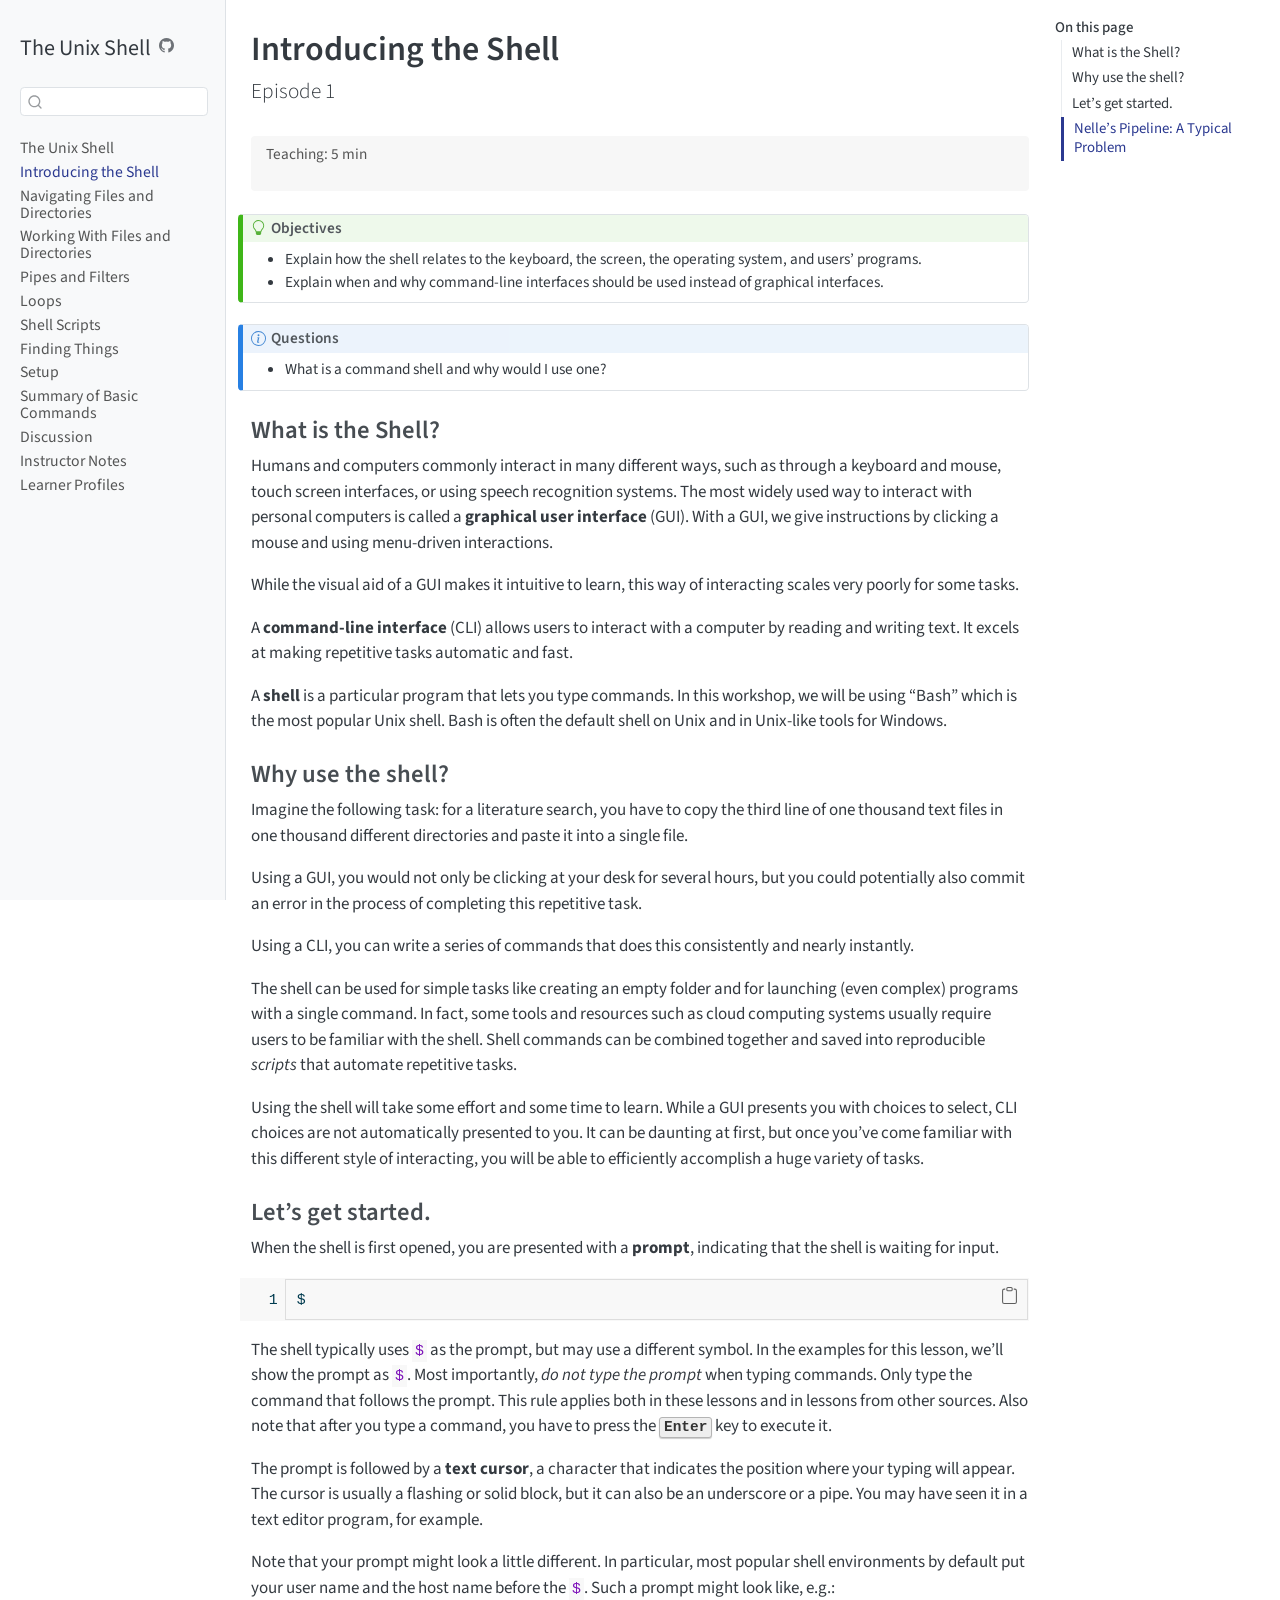
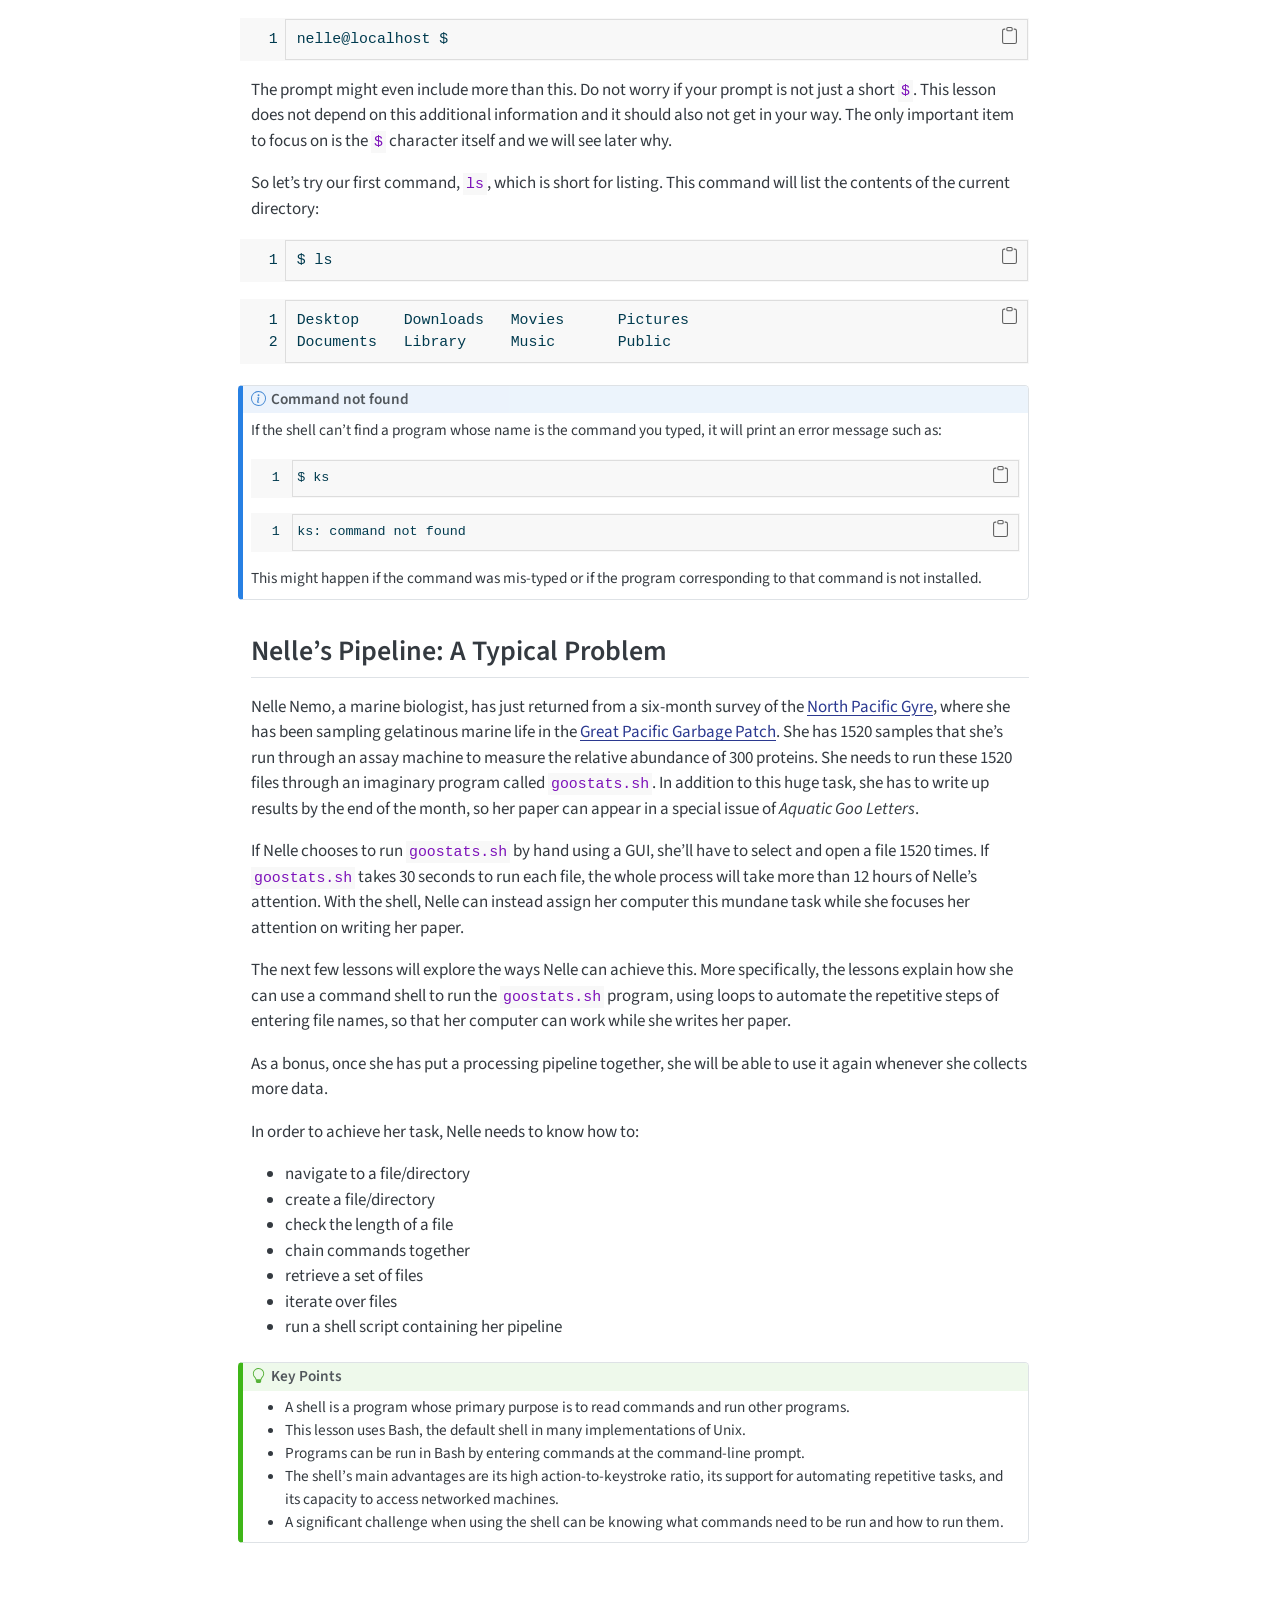
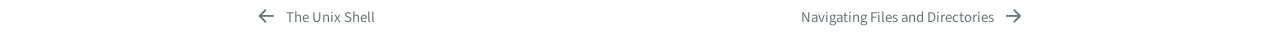
==== docs/01-intro.html @ 030390d7 "conversion to Quarto" ====
<!DOCTYPE html>
<html xmlns="http://www.w3.org/1999/xhtml" lang="en" xml:lang="en"><head>

<meta charset="utf-8">
<meta name="generator" content="quarto-1.9.38">

<meta name="viewport" content="width=device-width, initial-scale=1.0, user-scalable=yes">


<title>Introducing the Shell – The Unix Shell</title>
<style>
/* Default styles provided by pandoc.
** See https://pandoc.org/MANUAL.html#variables-for-html for config info.
*/
code{white-space: pre-wrap;}
span.smallcaps{font-variant: small-caps;}
div.columns{display: flex; gap: min(4vw, 1.5em);}
div.column{flex: auto; overflow-x: auto;}
div.hanging-indent{margin-left: 1.5em; text-indent: -1.5em;}
ul.task-list{list-style: none;}
ul.task-list li input[type="checkbox"] {
  width: 0.8em;
  margin: 0 0.8em 0.2em -1em; /* quarto-specific, see https://github.com/quarto-dev/quarto-cli/issues/4556 */ 
  vertical-align: middle;
}
/* CSS for syntax highlighting */
html { -webkit-text-size-adjust: 100%; }
pre > code.sourceCode { white-space: pre; position: relative; }
pre > code.sourceCode > span { display: inline-block; line-height: 1.25; }
pre > code.sourceCode > span:empty { height: 1.2em; }
.sourceCode { overflow: visible; }
code.sourceCode > span { color: inherit; text-decoration: inherit; }
div.sourceCode { margin: 1em 0; }
pre.sourceCode { margin: 0; }
@media screen {
div.sourceCode { overflow: auto; }
}
@media print {
pre > code.sourceCode { white-space: pre-wrap; }
pre > code.sourceCode > span { text-indent: -5em; padding-left: 5em; }
}
pre.numberSource code
  { counter-reset: source-line 0; }
pre.numberSource code > span
  { position: relative; left: -4em; counter-increment: source-line; }
pre.numberSource code > span > a:first-child::before
  { content: counter(source-line);
    position: relative; left: -1em; text-align: right; vertical-align: baseline;
    border: none; display: inline-block;
    -webkit-touch-callout: none; -webkit-user-select: none;
    -khtml-user-select: none; -moz-user-select: none;
    -ms-user-select: none; user-select: none;
    padding: 0 4px; width: 4em;
  }
pre.numberSource { margin-left: 3em;  padding-left: 4px; }
div.sourceCode
  {   }
@media screen {
pre > code.sourceCode > span > a:first-child::before { text-decoration: underline; }
}
</style>


<script src="site_libs/quarto-nav/quarto-nav.js"></script>
<script src="site_libs/quarto-nav/headroom.min.js"></script>
<script src="site_libs/clipboard/clipboard.min.js"></script>
<script src="site_libs/quarto-search/autocomplete.umd.js"></script>
<script src="site_libs/quarto-search/fuse.min.js"></script>
<script src="site_libs/quarto-search/quarto-search.js"></script>
<meta name="quarto:offset" content="./">
<link href="./02-filedir.html" rel="next">
<link href="./index.html" rel="prev">
<script src="site_libs/quarto-html/quarto.js" type="module"></script>
<script src="site_libs/quarto-html/tabsets/tabsets.js" type="module"></script>
<script src="site_libs/quarto-html/popper.min.js"></script>
<script src="site_libs/quarto-html/tippy.umd.min.js"></script>
<script src="site_libs/quarto-html/anchor.min.js"></script>
<link href="site_libs/quarto-html/tippy.css" rel="stylesheet">
<link href="site_libs/quarto-html/quarto-syntax-highlighting-15634bcf2e68342d4ad2dfa704d543f6.css" rel="stylesheet" id="quarto-text-highlighting-styles">
<script src="site_libs/bootstrap/bootstrap.min.js"></script>
<link href="site_libs/bootstrap/bootstrap-icons.css" rel="stylesheet">
<link href="site_libs/bootstrap/bootstrap-d099bbf68dda2fcb8e51eb793c421ddb.min.css" rel="stylesheet" append-hash="true" id="quarto-bootstrap" data-mode="light">
<script id="quarto-search-options" type="application/json">{
  "location": "sidebar",
  "copy-button": false,
  "collapse-after": 3,
  "panel-placement": "start",
  "type": "textbox",
  "limit": 50,
  "keyboard-shortcut": [
    "f",
    "/",
    "s"
  ],
  "show-item-context": false,
  "language": {
    "search-no-results-text": "No results",
    "search-matching-documents-text": "matching documents",
    "search-copy-link-title": "Copy link to search",
    "search-hide-matches-text": "Hide additional matches",
    "search-more-match-text": "more match in this document",
    "search-more-matches-text": "more matches in this document",
    "search-clear-button-title": "Clear",
    "search-text-placeholder": "",
    "search-detached-cancel-button-title": "Cancel",
    "search-submit-button-title": "Submit",
    "search-label": "Search"
  }
}</script>


</head>

<body class="nav-sidebar docked quarto-light">

<div id="quarto-search-results"></div>
  <header id="quarto-header" class="headroom fixed-top">
  <nav class="quarto-secondary-nav">
    <div class="container-fluid d-flex">
      <button type="button" class="quarto-btn-toggle btn" data-bs-toggle="collapse" role="button" data-bs-target=".quarto-sidebar-collapse-item" aria-controls="quarto-sidebar" aria-expanded="false" aria-label="Toggle sidebar navigation" onclick="if (window.quartoToggleHeadroom) { window.quartoToggleHeadroom(); }">
        <i class="bi bi-layout-text-sidebar-reverse"></i>
      </button>
        <nav class="quarto-page-breadcrumbs" aria-label="breadcrumb"><ol class="breadcrumb"><li class="breadcrumb-item"><a href="./01-intro.html"><span class="chapter-title">Introducing the Shell</span></a></li></ol></nav>
        <a class="flex-grow-1" role="navigation" data-bs-toggle="collapse" data-bs-target=".quarto-sidebar-collapse-item" aria-controls="quarto-sidebar" aria-expanded="false" aria-label="Toggle sidebar navigation" onclick="if (window.quartoToggleHeadroom) { window.quartoToggleHeadroom(); }">      
        </a>
      <button type="button" class="btn quarto-search-button" aria-label="Search" onclick="window.quartoOpenSearch();">
        <i class="bi bi-search"></i>
      </button>
    </div>
  </nav>
</header>
<!-- content -->
<div id="quarto-content" class="quarto-container page-columns page-rows-contents page-layout-article">
<!-- sidebar -->
  <nav id="quarto-sidebar" class="sidebar collapse collapse-horizontal quarto-sidebar-collapse-item sidebar-navigation docked overflow-auto">
    <div class="pt-lg-2 mt-2 text-left sidebar-header">
    <div class="sidebar-title mb-0 py-0">
      <a href="./">The Unix Shell</a> 
        <div class="sidebar-tools-main">
    <a href="https://github.com/swcarpentry/shell-novice" title="Source Code" class="quarto-navigation-tool px-1" aria-label="Source Code"><i class="bi bi-github"></i></a>
</div>
    </div>
      </div>
        <div class="mt-2 flex-shrink-0 align-items-center">
        <div class="sidebar-search">
        <div id="quarto-search" class="" title="Search"></div>
        </div>
        </div>
    <div class="sidebar-menu-container"> 
    <ul class="list-unstyled mt-1">
        <li class="sidebar-item">
  <div class="sidebar-item-container"> 
  <a href="./index.html" class="sidebar-item-text sidebar-link"><span class="chapter-title">The Unix Shell</span></a>
  </div>
</li>
        <li class="sidebar-item">
  <div class="sidebar-item-container"> 
  <a href="./01-intro.html" class="sidebar-item-text sidebar-link active"><span class="chapter-title">Introducing the Shell</span></a>
  </div>
</li>
        <li class="sidebar-item">
  <div class="sidebar-item-container"> 
  <a href="./02-filedir.html" class="sidebar-item-text sidebar-link"><span class="chapter-title">Navigating Files and Directories</span></a>
  </div>
</li>
        <li class="sidebar-item">
  <div class="sidebar-item-container"> 
  <a href="./03-create.html" class="sidebar-item-text sidebar-link"><span class="chapter-title">Working With Files and Directories</span></a>
  </div>
</li>
        <li class="sidebar-item">
  <div class="sidebar-item-container"> 
  <a href="./04-pipefilter.html" class="sidebar-item-text sidebar-link"><span class="chapter-title">Pipes and Filters</span></a>
  </div>
</li>
        <li class="sidebar-item">
  <div class="sidebar-item-container"> 
  <a href="./05-loop.html" class="sidebar-item-text sidebar-link"><span class="chapter-title">Loops</span></a>
  </div>
</li>
        <li class="sidebar-item">
  <div class="sidebar-item-container"> 
  <a href="./06-script.html" class="sidebar-item-text sidebar-link"><span class="chapter-title">Shell Scripts</span></a>
  </div>
</li>
        <li class="sidebar-item">
  <div class="sidebar-item-container"> 
  <a href="./07-find.html" class="sidebar-item-text sidebar-link"><span class="chapter-title">Finding Things</span></a>
  </div>
</li>
        <li class="sidebar-item">
  <div class="sidebar-item-container"> 
  <a href="./setup.html" class="sidebar-item-text sidebar-link"><span class="chapter-title">Setup</span></a>
  </div>
</li>
        <li class="sidebar-item">
  <div class="sidebar-item-container"> 
  <a href="./reference.html" class="sidebar-item-text sidebar-link"><span class="chapter-title">Summary of Basic Commands</span></a>
  </div>
</li>
        <li class="sidebar-item">
  <div class="sidebar-item-container"> 
  <a href="./discuss.html" class="sidebar-item-text sidebar-link"><span class="chapter-title">Discussion</span></a>
  </div>
</li>
        <li class="sidebar-item">
  <div class="sidebar-item-container"> 
  <a href="./instructor-notes.html" class="sidebar-item-text sidebar-link"><span class="chapter-title">Instructor Notes</span></a>
  </div>
</li>
        <li class="sidebar-item">
  <div class="sidebar-item-container"> 
  <a href="./learner-profiles.html" class="sidebar-item-text sidebar-link"><span class="chapter-title">Learner Profiles</span></a>
  </div>
</li>
    </ul>
    </div>
</nav>
<div id="quarto-sidebar-glass" class="quarto-sidebar-collapse-item" data-bs-toggle="collapse" data-bs-target=".quarto-sidebar-collapse-item"></div>
<!-- margin-sidebar -->
    <div id="quarto-margin-sidebar" class="sidebar margin-sidebar">
        <nav id="TOC" role="doc-toc" class="toc-active">
    <h2 id="toc-title">On this page</h2>
   
  <ul>
  <li><a href="#what-is-the-shell" id="toc-what-is-the-shell" class="nav-link active" data-scroll-target="#what-is-the-shell">What is the Shell?</a></li>
  <li><a href="#why-use-the-shell" id="toc-why-use-the-shell" class="nav-link" data-scroll-target="#why-use-the-shell">Why use the shell?</a></li>
  <li><a href="#lets-get-started." id="toc-lets-get-started." class="nav-link" data-scroll-target="#lets-get-started.">Let’s get started.</a></li>
  <li><a href="#nelles-pipeline-a-typical-problem" id="toc-nelles-pipeline-a-typical-problem" class="nav-link" data-scroll-target="#nelles-pipeline-a-typical-problem">Nelle’s Pipeline: A Typical Problem</a></li>
  </ul>
</nav>
    </div>
<!-- main -->
<main class="content" id="quarto-document-content">

<header id="title-block-header" class="quarto-title-block default">
<div class="quarto-title">
<h1 class="title"><span class="chapter-title">Introducing the Shell</span></h1>
<p class="subtitle lead">Episode 1</p>
</div>



<div class="quarto-title-meta">

    
  
    
  </div>
  


</header>


<div class="episode-meta">
<p>Teaching: 5 min</p>
</div>
<div class="callout callout-style-default callout-tip callout-titled" title="Objectives">
<div class="callout-header d-flex align-content-center">
<div class="callout-icon-container">
<i class="callout-icon"></i>
</div>
<div class="callout-title-container flex-fill">
<span class="screen-reader-only">Tip</span>Objectives
</div>
</div>
<div class="callout-body-container callout-body">
<ul>
<li>Explain how the shell relates to the keyboard, the screen, the operating system, and users’ programs.</li>
<li>Explain when and why command-line interfaces should be used instead of graphical interfaces.</li>
</ul>
</div>
</div>
<div class="callout callout-style-default callout-note callout-titled" title="Questions">
<div class="callout-header d-flex align-content-center">
<div class="callout-icon-container">
<i class="callout-icon"></i>
</div>
<div class="callout-title-container flex-fill">
<span class="screen-reader-only">Note</span>Questions
</div>
</div>
<div class="callout-body-container callout-body">
<ul>
<li>What is a command shell and why would I use one?</li>
</ul>
</div>
</div>
<section id="what-is-the-shell" class="level3">
<h3 class="anchored" data-anchor-id="what-is-the-shell">What is the Shell?</h3>
<p>Humans and computers commonly interact in many different ways, such as through a keyboard and mouse, touch screen interfaces, or using speech recognition systems. The most widely used way to interact with personal computers is called a <strong>graphical user interface</strong> (GUI). With a GUI, we give instructions by clicking a mouse and using menu-driven interactions.</p>
<p>While the visual aid of a GUI makes it intuitive to learn, this way of interacting scales very poorly for some tasks.</p>
<p>A <strong>command-line interface</strong> (CLI) allows users to interact with a computer by reading and writing text. It excels at making repetitive tasks automatic and fast.</p>
<p>A <strong>shell</strong> is a particular program that lets you type commands. In this workshop, we will be using “Bash” which is the most popular Unix shell. Bash is often the default shell on Unix and in Unix-like tools for Windows.</p>
</section>
<section id="why-use-the-shell" class="level3">
<h3 class="anchored" data-anchor-id="why-use-the-shell">Why use the shell?</h3>
<p>Imagine the following task: for a literature search, you have to copy the third line of one thousand text files in one thousand different directories and paste it into a single file.</p>
<p>Using a GUI, you would not only be clicking at your desk for several hours, but you could potentially also commit an error in the process of completing this repetitive task.</p>
<p>Using a CLI, you can write a series of commands that does this consistently and nearly instantly.</p>
<p>The shell can be used for simple tasks like creating an empty folder and for launching (even complex) programs with a single command. In fact, some tools and resources such as cloud computing systems usually require users to be familiar with the shell. Shell commands can be combined together and saved into reproducible <em>scripts</em> that automate repetitive tasks.</p>
<p>Using the shell will take some effort and some time to learn. While a GUI presents you with choices to select, CLI choices are not automatically presented to you. It can be daunting at first, but once you’ve come familiar with this different style of interacting, you will be able to efficiently accomplish a huge variety of tasks.</p>
</section>
<section id="lets-get-started." class="level3">
<h3 class="anchored" data-anchor-id="lets-get-started.">Let’s get started.</h3>
<p>When the shell is first opened, you are presented with a <strong>prompt</strong>, indicating that the shell is waiting for input.</p>
<div class="code-copy-outer-scaffold"><div class="sourceCode" id="cb1"><pre class="sourceCode numberSource bash number-lines code-with-copy"><code class="sourceCode bash"><span id="cb1-1"><a href="#cb1-1"></a><span class="ex">$</span></span></code></pre></div><button title="Copy to Clipboard" class="code-copy-button"><i class="bi"></i></button></div>
<p>The shell typically uses <code>$</code> as the prompt, but may use a different symbol. In the examples for this lesson, we’ll show the prompt as <code>$</code>. Most importantly, <em>do not type the prompt</em> when typing commands. Only type the command that follows the prompt. This rule applies both in these lessons and in lessons from other sources. Also note that after you type a command, you have to press the <kbd>Enter</kbd> key to execute it.</p>
<p>The prompt is followed by a <strong>text cursor</strong>, a character that indicates the position where your typing will appear. The cursor is usually a flashing or solid block, but it can also be an underscore or a pipe. You may have seen it in a text editor program, for example.</p>
<p>Note that your prompt might look a little different. In particular, most popular shell environments by default put your user name and the host name before the <code>$</code>. Such a prompt might look like, e.g.:</p>
<div class="code-copy-outer-scaffold"><div class="sourceCode" id="cb2"><pre class="sourceCode numberSource bash number-lines code-with-copy"><code class="sourceCode bash"><span id="cb2-1"><a href="#cb2-1"></a><span class="ex">nelle@localhost</span> $</span></code></pre></div><button title="Copy to Clipboard" class="code-copy-button"><i class="bi"></i></button></div>
<p>The prompt might even include more than this. Do not worry if your prompt is not just a short <code>$</code>. This lesson does not depend on this additional information and it should also not get in your way. The only important item to focus on is the <code>$</code> character itself and we will see later why.</p>
<p>So let’s try our first command, <code>ls</code>, which is short for listing. This command will list the contents of the current directory:</p>
<div class="code-copy-outer-scaffold"><div class="sourceCode" id="cb3"><pre class="sourceCode numberSource bash number-lines code-with-copy"><code class="sourceCode bash"><span id="cb3-1"><a href="#cb3-1"></a><span class="ex">$</span> ls</span></code></pre></div><button title="Copy to Clipboard" class="code-copy-button"><i class="bi"></i></button></div>
<div class="code-copy-outer-scaffold"><div class="sourceCode" id="cb4"><pre class="sourceCode numberSource output number-lines code-with-copy"><code class="sourceCode"><span id="cb4-1"><a href="#cb4-1"></a>Desktop     Downloads   Movies      Pictures</span>
<span id="cb4-2"><a href="#cb4-2"></a>Documents   Library     Music       Public</span></code></pre></div><button title="Copy to Clipboard" class="code-copy-button"><i class="bi"></i></button></div>
<div class="callout callout-style-default callout-note callout-titled">
<div class="callout-header d-flex align-content-center">
<div class="callout-icon-container">
<i class="callout-icon"></i>
</div>
<div class="callout-title-container flex-fill">
<span class="screen-reader-only">Note</span>Command not found
</div>
</div>
<div class="callout-body-container callout-body">
<p>If the shell can’t find a program whose name is the command you typed, it will print an error message such as:</p>
<div class="code-copy-outer-scaffold"><div class="sourceCode" id="cb5"><pre class="sourceCode numberSource bash number-lines code-with-copy"><code class="sourceCode bash"><span id="cb5-1"><a href="#cb5-1"></a><span class="ex">$</span> ks</span></code></pre></div><button title="Copy to Clipboard" class="code-copy-button"><i class="bi"></i></button></div>
<div class="code-copy-outer-scaffold"><div class="sourceCode" id="cb6"><pre class="sourceCode numberSource output number-lines code-with-copy"><code class="sourceCode"><span id="cb6-1"><a href="#cb6-1"></a>ks: command not found</span></code></pre></div><button title="Copy to Clipboard" class="code-copy-button"><i class="bi"></i></button></div>
<p>This might happen if the command was mis-typed or if the program corresponding to that command is not installed.</p>
</div>
</div>
</section>
<section id="nelles-pipeline-a-typical-problem" class="level2">
<h2 class="anchored" data-anchor-id="nelles-pipeline-a-typical-problem">Nelle’s Pipeline: A Typical Problem</h2>
<p>Nelle Nemo, a marine biologist, has just returned from a six-month survey of the <a href="https://en.wikipedia.org/wiki/North_Pacific_Gyre">North Pacific Gyre</a>, where she has been sampling gelatinous marine life in the <a href="https://en.wikipedia.org/wiki/Great_Pacific_Garbage_Patch">Great Pacific Garbage Patch</a>. She has 1520 samples that she’s run through an assay machine to measure the relative abundance of 300 proteins. She needs to run these 1520 files through an imaginary program called <code>goostats.sh</code>. In addition to this huge task, she has to write up results by the end of the month, so her paper can appear in a special issue of <em>Aquatic Goo Letters</em>.</p>
<p>If Nelle chooses to run <code>goostats.sh</code> by hand using a GUI, she’ll have to select and open a file 1520 times. If <code>goostats.sh</code> takes 30 seconds to run each file, the whole process will take more than 12 hours of Nelle’s attention. With the shell, Nelle can instead assign her computer this mundane task while she focuses her attention on writing her paper.</p>
<p>The next few lessons will explore the ways Nelle can achieve this. More specifically, the lessons explain how she can use a command shell to run the <code>goostats.sh</code> program, using loops to automate the repetitive steps of entering file names, so that her computer can work while she writes her paper.</p>
<p>As a bonus, once she has put a processing pipeline together, she will be able to use it again whenever she collects more data.</p>
<p>In order to achieve her task, Nelle needs to know how to:</p>
<ul>
<li>navigate to a file/directory</li>
<li>create a file/directory</li>
<li>check the length of a file</li>
<li>chain commands together</li>
<li>retrieve a set of files</li>
<li>iterate over files</li>
<li>run a shell script containing her pipeline</li>
</ul>
<div class="callout callout-style-default callout-tip callout-titled" title="Key Points">
<div class="callout-header d-flex align-content-center">
<div class="callout-icon-container">
<i class="callout-icon"></i>
</div>
<div class="callout-title-container flex-fill">
<span class="screen-reader-only">Tip</span>Key Points
</div>
</div>
<div class="callout-body-container callout-body">
<ul>
<li>A shell is a program whose primary purpose is to read commands and run other programs.</li>
<li>This lesson uses Bash, the default shell in many implementations of Unix.</li>
<li>Programs can be run in Bash by entering commands at the command-line prompt.</li>
<li>The shell’s main advantages are its high action-to-keystroke ratio, its support for automating repetitive tasks, and its capacity to access networked machines.</li>
<li>A significant challenge when using the shell can be knowing what commands need to be run and how to run them.</li>
</ul>
</div>
</div>


</section>

</main> <!-- /main -->
<script id="quarto-html-after-body" type="application/javascript">
  window.document.addEventListener("DOMContentLoaded", function (event) {
    const icon = "";
    const anchorJS = new window.AnchorJS();
    anchorJS.options = {
      placement: 'right',
      icon: icon
    };
    anchorJS.add('.anchored');
    const isCodeAnnotation = (el) => {
      for (const clz of el.classList) {
        if (clz.startsWith('code-annotation-')) {                     
          return true;
        }
      }
      return false;
    }
    const onCopySuccess = function(e) {
      // button target
      const button = e.trigger;
      // don't keep focus
      button.blur();
      // flash "checked"
      button.classList.add('code-copy-button-checked');
      var currentTitle = button.getAttribute("title");
      button.setAttribute("title", "Copied!");
      let tooltip;
      if (window.bootstrap) {
        button.setAttribute("data-bs-toggle", "tooltip");
        button.setAttribute("data-bs-placement", "left");
        button.setAttribute("data-bs-title", "Copied!");
        tooltip = new bootstrap.Tooltip(button, 
          { trigger: "manual", 
            customClass: "code-copy-button-tooltip",
            offset: [0, -8]});
        tooltip.show();    
      }
      setTimeout(function() {
        if (tooltip) {
          tooltip.hide();
          button.removeAttribute("data-bs-title");
          button.removeAttribute("data-bs-toggle");
          button.removeAttribute("data-bs-placement");
        }
        button.setAttribute("title", currentTitle);
        button.classList.remove('code-copy-button-checked');
      }, 1000);
      // clear code selection
      e.clearSelection();
    }
    const getTextToCopy = function(trigger) {
      const outerScaffold = trigger.parentElement.cloneNode(true);
      const codeEl = outerScaffold.querySelector('code');
      for (const childEl of codeEl.children) {
        if (isCodeAnnotation(childEl)) {
          childEl.remove();
        }
      }
      return codeEl.innerText;
    }
    const clipboard = new window.ClipboardJS('.code-copy-button:not([data-in-quarto-modal])', {
      text: getTextToCopy
    });
    clipboard.on('success', onCopySuccess);
    if (window.document.getElementById('quarto-embedded-source-code-modal')) {
      const clipboardModal = new window.ClipboardJS('.code-copy-button[data-in-quarto-modal]', {
        text: getTextToCopy,
        container: window.document.getElementById('quarto-embedded-source-code-modal')
      });
      clipboardModal.on('success', onCopySuccess);
    }
      var localhostRegex = new RegExp(/^(?:http|https):\/\/localhost\:?[0-9]*\//);
      var mailtoRegex = new RegExp(/^mailto:/);
        var filterRegex = new RegExp('/' + window.location.host + '/');
      var isInternal = (href) => {
          return filterRegex.test(href) || localhostRegex.test(href) || mailtoRegex.test(href);
      }
      // Inspect non-navigation links and adorn them if external
     var links = window.document.querySelectorAll('a[href]:not(.nav-link):not(.navbar-brand):not(.toc-action):not(.sidebar-link):not(.sidebar-item-toggle):not(.pagination-link):not(.no-external):not([aria-hidden]):not(.dropdown-item):not(.quarto-navigation-tool):not(.about-link)');
      for (var i=0; i<links.length; i++) {
        const link = links[i];
        if (!isInternal(link.href)) {
          // undo the damage that might have been done by quarto-nav.js in the case of
          // links that we want to consider external
          if (link.dataset.originalHref !== undefined) {
            link.href = link.dataset.originalHref;
          }
        }
      }
    function tippyHover(el, contentFn, onTriggerFn, onUntriggerFn) {
      const config = {
        allowHTML: true,
        maxWidth: 500,
        delay: 100,
        arrow: false,
        appendTo: function(el) {
            return el.parentElement;
        },
        interactive: true,
        interactiveBorder: 10,
        theme: 'quarto',
        placement: 'bottom-start',
      };
      if (contentFn) {
        config.content = contentFn;
      }
      if (onTriggerFn) {
        config.onTrigger = onTriggerFn;
      }
      if (onUntriggerFn) {
        config.onUntrigger = onUntriggerFn;
      }
      window.tippy(el, config); 
    }
    const noterefs = window.document.querySelectorAll('a[role="doc-noteref"]');
    for (var i=0; i<noterefs.length; i++) {
      const ref = noterefs[i];
      tippyHover(ref, function() {
        // use id or data attribute instead here
        let href = ref.getAttribute('data-footnote-href') || ref.getAttribute('href');
        try { href = new URL(href).hash; } catch {}
        const id = href.replace(/^#\/?/, "");
        const note = window.document.getElementById(id);
        if (note) {
          return note.innerHTML;
        } else {
          return "";
        }
      });
    }
    const xrefs = window.document.querySelectorAll('a.quarto-xref');
    const processXRef = (id, note) => {
      // Strip column container classes
      const stripColumnClz = (el) => {
        el.classList.remove("page-full", "page-columns");
        if (el.children) {
          for (const child of el.children) {
            stripColumnClz(child);
          }
        }
      }
      stripColumnClz(note)
      if (id === null || id.startsWith('sec-')) {
        // Special case sections, only their first couple elements
        const container = document.createElement("div");
        if (note.children && note.children.length > 2) {
          container.appendChild(note.children[0].cloneNode(true));
          for (let i = 1; i < note.children.length; i++) {
            const child = note.children[i];
            if (child.tagName === "P" && child.innerText === "") {
              continue;
            } else {
              container.appendChild(child.cloneNode(true));
              break;
            }
          }
          if (window.Quarto?.typesetMath) {
            window.Quarto.typesetMath(container);
          }
          return container.innerHTML
        } else {
          if (window.Quarto?.typesetMath) {
            window.Quarto.typesetMath(note);
          }
          return note.innerHTML;
        }
      } else {
        // Remove any anchor links if they are present
        const anchorLink = note.querySelector('a.anchorjs-link');
        if (anchorLink) {
          anchorLink.remove();
        }
        if (window.Quarto?.typesetMath) {
          window.Quarto.typesetMath(note);
        }
        if (note.classList.contains("callout")) {
          return note.outerHTML;
        } else {
          return note.innerHTML;
        }
      }
    }
    for (var i=0; i<xrefs.length; i++) {
      const xref = xrefs[i];
      tippyHover(xref, undefined, function(instance) {
        instance.disable();
        let url = xref.getAttribute('href');
        let hash = undefined; 
        if (url.startsWith('#')) {
          hash = url;
        } else {
          try { hash = new URL(url).hash; } catch {}
        }
        if (hash) {
          const id = hash.replace(/^#\/?/, "");
          const note = window.document.getElementById(id);
          if (note !== null) {
            try {
              const html = processXRef(id, note.cloneNode(true));
              instance.setContent(html);
            } finally {
              instance.enable();
              instance.show();
            }
          } else {
            // See if we can fetch this
            fetch(url.split('#')[0])
            .then(res => res.text())
            .then(html => {
              const parser = new DOMParser();
              const htmlDoc = parser.parseFromString(html, "text/html");
              const note = htmlDoc.getElementById(id);
              if (note !== null) {
                const html = processXRef(id, note);
                instance.setContent(html);
              } 
            }).finally(() => {
              instance.enable();
              instance.show();
            });
          }
        } else {
          // See if we can fetch a full url (with no hash to target)
          // This is a special case and we should probably do some content thinning / targeting
          fetch(url)
          .then(res => res.text())
          .then(html => {
            const parser = new DOMParser();
            const htmlDoc = parser.parseFromString(html, "text/html");
            const note = htmlDoc.querySelector('main.content');
            if (note !== null) {
              // This should only happen for chapter cross references
              // (since there is no id in the URL)
              // remove the first header
              if (note.children.length > 0 && note.children[0].tagName === "HEADER") {
                note.children[0].remove();
              }
              const html = processXRef(null, note);
              instance.setContent(html);
            } 
          }).finally(() => {
            instance.enable();
            instance.show();
          });
        }
      }, function(instance) {
      });
    }
        let selectedAnnoteEl;
        const selectorForAnnotation = ( cell, annotation) => {
          let cellAttr = 'data-code-cell="' + cell + '"';
          let lineAttr = 'data-code-annotation="' +  annotation + '"';
          const selector = 'span[' + cellAttr + '][' + lineAttr + ']';
          return selector;
        }
        const selectCodeLines = (annoteEl) => {
          const doc = window.document;
          const targetCell = annoteEl.getAttribute("data-target-cell");
          const targetAnnotation = annoteEl.getAttribute("data-target-annotation");
          const annoteSpan = window.document.querySelector(selectorForAnnotation(targetCell, targetAnnotation));
          const lines = annoteSpan.getAttribute("data-code-lines").split(",");
          const lineIds = lines.map((line) => {
            return targetCell + "-" + line;
          })
          let top = null;
          let height = null;
          let parent = null;
          if (lineIds.length > 0) {
              //compute the position of the single el (top and bottom and make a div)
              const el = window.document.getElementById(lineIds[0]);
              top = el.offsetTop;
              height = el.offsetHeight;
              parent = el.parentElement.parentElement;
            if (lineIds.length > 1) {
              const lastEl = window.document.getElementById(lineIds[lineIds.length - 1]);
              const bottom = lastEl.offsetTop + lastEl.offsetHeight;
              height = bottom - top;
            }
            if (top !== null && height !== null && parent !== null) {
              // cook up a div (if necessary) and position it 
              let div = window.document.getElementById("code-annotation-line-highlight");
              if (div === null) {
                div = window.document.createElement("div");
                div.setAttribute("id", "code-annotation-line-highlight");
                div.style.position = 'absolute';
                parent.appendChild(div);
              }
              div.style.top = top - 2 + "px";
              div.style.height = height + 4 + "px";
              div.style.left = 0;
              let gutterDiv = window.document.getElementById("code-annotation-line-highlight-gutter");
              if (gutterDiv === null) {
                gutterDiv = window.document.createElement("div");
                gutterDiv.setAttribute("id", "code-annotation-line-highlight-gutter");
                gutterDiv.style.position = 'absolute';
                const codeCell = window.document.getElementById(targetCell);
                const gutter = codeCell.querySelector('.code-annotation-gutter');
                gutter.appendChild(gutterDiv);
              }
              gutterDiv.style.top = top - 2 + "px";
              gutterDiv.style.height = height + 4 + "px";
            }
            selectedAnnoteEl = annoteEl;
          }
        };
        const unselectCodeLines = () => {
          const elementsIds = ["code-annotation-line-highlight", "code-annotation-line-highlight-gutter"];
          elementsIds.forEach((elId) => {
            const div = window.document.getElementById(elId);
            if (div) {
              div.remove();
            }
          });
          selectedAnnoteEl = undefined;
        };
          // Handle positioning of the toggle
      window.addEventListener(
        "resize",
        throttle(() => {
          elRect = undefined;
          if (selectedAnnoteEl) {
            selectCodeLines(selectedAnnoteEl);
          }
        }, 10)
      );
      function throttle(fn, ms) {
      let throttle = false;
      let timer;
        return (...args) => {
          if(!throttle) { // first call gets through
              fn.apply(this, args);
              throttle = true;
          } else { // all the others get throttled
              if(timer) clearTimeout(timer); // cancel #2
              timer = setTimeout(() => {
                fn.apply(this, args);
                timer = throttle = false;
              }, ms);
          }
        };
      }
        // Attach click handler to the DT
        const annoteDls = window.document.querySelectorAll('dt[data-target-cell]');
        for (const annoteDlNode of annoteDls) {
          annoteDlNode.addEventListener('click', (event) => {
            const clickedEl = event.target;
            if (clickedEl !== selectedAnnoteEl) {
              unselectCodeLines();
              const activeEl = window.document.querySelector('dt[data-target-cell].code-annotation-active');
              if (activeEl) {
                activeEl.classList.remove('code-annotation-active');
              }
              selectCodeLines(clickedEl);
              clickedEl.classList.add('code-annotation-active');
            } else {
              // Unselect the line
              unselectCodeLines();
              clickedEl.classList.remove('code-annotation-active');
            }
          });
        }
    const findCites = (el) => {
      const parentEl = el.parentElement;
      if (parentEl) {
        const cites = parentEl.dataset.cites;
        if (cites) {
          return {
            el,
            cites: cites.split(' ')
          };
        } else {
          return findCites(el.parentElement)
        }
      } else {
        return undefined;
      }
    };
    var bibliorefs = window.document.querySelectorAll('a[role="doc-biblioref"]');
    for (var i=0; i<bibliorefs.length; i++) {
      const ref = bibliorefs[i];
      const citeInfo = findCites(ref);
      if (citeInfo) {
        tippyHover(citeInfo.el, function() {
          var popup = window.document.createElement('div');
          citeInfo.cites.forEach(function(cite) {
            var citeDiv = window.document.createElement('div');
            citeDiv.classList.add('hanging-indent');
            citeDiv.classList.add('csl-entry');
            var biblioDiv = window.document.getElementById('ref-' + cite);
            if (biblioDiv) {
              citeDiv.innerHTML = biblioDiv.innerHTML;
            }
            popup.appendChild(citeDiv);
          });
          return popup.innerHTML;
        });
      }
    }
  });
  </script>
<nav class="page-navigation">
  <div class="nav-page nav-page-previous">
      <a href="./index.html" class="pagination-link" aria-label="The Unix Shell">
        <i class="bi bi-arrow-left-short"></i> <span class="nav-page-text"><span class="chapter-title">The Unix Shell</span></span>
      </a>          
  </div>
  <div class="nav-page nav-page-next">
      <a href="./02-filedir.html" class="pagination-link" aria-label="Navigating Files and Directories">
        <span class="nav-page-text"><span class="chapter-title">Navigating Files and Directories</span></span> <i class="bi bi-arrow-right-short"></i>
      </a>
  </div>
</nav>
</div> <!-- /content -->




</body></html>
---- docs/site_libs/quarto-html/tippy.css ----
.tippy-box[data-animation=fade][data-state=hidden]{opacity:0}[data-tippy-root]{max-width:calc(100vw - 10px)}.tippy-box{position:relative;background-color:#333;color:#fff;border-radius:4px;font-size:14px;line-height:1.4;white-space:normal;outline:0;transition-property:transform,visibility,opacity}.tippy-box[data-placement^=top]>.tippy-arrow{bottom:0}.tippy-box[data-placement^=top]>.tippy-arrow:before{bottom:-7px;left:0;border-width:8px 8px 0;border-top-color:initial;transform-origin:center top}.tippy-box[data-placement^=bottom]>.tippy-arrow{top:0}.tippy-box[data-placement^=bottom]>.tippy-arrow:before{top:-7px;left:0;border-width:0 8px 8px;border-bottom-color:initial;transform-origin:center bottom}.tippy-box[data-placement^=left]>.tippy-arrow{right:0}.tippy-box[data-placement^=left]>.tippy-arrow:before{border-width:8px 0 8px 8px;border-left-color:initial;right:-7px;transform-origin:center left}.tippy-box[data-placement^=right]>.tippy-arrow{left:0}.tippy-box[data-placement^=right]>.tippy-arrow:before{left:-7px;border-width:8px 8px 8px 0;border-right-color:initial;transform-origin:center right}.tippy-box[data-inertia][data-state=visible]{transition-timing-function:cubic-bezier(.54,1.5,.38,1.11)}.tippy-arrow{width:16px;height:16px;color:#333}.tippy-arrow:before{content:"";position:absolute;border-color:transparent;border-style:solid}.tippy-content{position:relative;padding:5px 9px;z-index:1}
---- docs/site_libs/quarto-html/quarto-syntax-highlighting-15634bcf2e68342d4ad2dfa704d543f6.css ----
/* quarto syntax highlight colors */
:root {
  --quarto-hl-ot-color: #003B4F;
  --quarto-hl-at-color: #657422;
  --quarto-hl-ss-color: #20794D;
  --quarto-hl-an-color: #5E5E5E;
  --quarto-hl-fu-color: #4758AB;
  --quarto-hl-st-color: #20794D;
  --quarto-hl-cf-color: #003B4F;
  --quarto-hl-op-color: #5E5E5E;
  --quarto-hl-er-color: #AD0000;
  --quarto-hl-bn-color: #AD0000;
  --quarto-hl-al-color: #AD0000;
  --quarto-hl-va-color: #111111;
  --quarto-hl-bu-color: inherit;
  --quarto-hl-ex-color: inherit;
  --quarto-hl-pp-color: #AD0000;
  --quarto-hl-in-color: #5E5E5E;
  --quarto-hl-vs-color: #20794D;
  --quarto-hl-wa-color: #5E5E5E;
  --quarto-hl-do-color: #5E5E5E;
  --quarto-hl-im-color: #00769E;
  --quarto-hl-ch-color: #20794D;
  --quarto-hl-dt-color: #AD0000;
  --quarto-hl-fl-color: #AD0000;
  --quarto-hl-co-color: #5E5E5E;
  --quarto-hl-cv-color: #5E5E5E;
  --quarto-hl-cn-color: #8f5902;
  --quarto-hl-sc-color: #5E5E5E;
  --quarto-hl-dv-color: #AD0000;
  --quarto-hl-kw-color: #003B4F;
}

/* other quarto variables */
:root {
  --quarto-font-monospace: SFMono-Regular, Menlo, Monaco, Consolas, "Liberation Mono", "Courier New", monospace;
}

/* syntax highlight based on Pandoc's rules */
pre > code.sourceCode > span {
  color: #003B4F;
}

code.sourceCode > span {
  color: #003B4F;
}

div.sourceCode,
div.sourceCode pre.sourceCode {
  color: #003B4F;
}

/* Normal */
code span {
  color: #003B4F;
}

/* Alert */
code span.al {
  color: #AD0000;
  font-style: inherit;
}

/* Annotation */
code span.an {
  color: #5E5E5E;
  font-style: inherit;
}

/* Attribute */
code span.at {
  color: #657422;
  font-style: inherit;
}

/* BaseN */
code span.bn {
  color: #AD0000;
  font-style: inherit;
}

/* BuiltIn */
code span.bu {
  font-style: inherit;
}

/* ControlFlow */
code span.cf {
  color: #003B4F;
  font-weight: bold;
  font-style: inherit;
}

/* Char */
code span.ch {
  color: #20794D;
  font-style: inherit;
}

/* Constant */
code span.cn {
  color: #8f5902;
  font-style: inherit;
}

/* Comment */
code span.co {
  color: #5E5E5E;
  font-style: inherit;
}

/* CommentVar */
code span.cv {
  color: #5E5E5E;
  font-style: italic;
}

/* Documentation */
code span.do {
  color: #5E5E5E;
  font-style: italic;
}

/* DataType */
code span.dt {
  color: #AD0000;
  font-style: inherit;
}

/* DecVal */
code span.dv {
  color: #AD0000;
  font-style: inherit;
}

/* Error */
code span.er {
  color: #AD0000;
  font-style: inherit;
}

/* Extension */
code span.ex {
  font-style: inherit;
}

/* Float */
code span.fl {
  color: #AD0000;
  font-style: inherit;
}

/* Function */
code span.fu {
  color: #4758AB;
  font-style: inherit;
}

/* Import */
code span.im {
  color: #00769E;
  font-style: inherit;
}

/* Information */
code span.in {
  color: #5E5E5E;
  font-style: inherit;
}

/* Keyword */
code span.kw {
  color: #003B4F;
  font-weight: bold;
  font-style: inherit;
}

/* Operator */
code span.op {
  color: #5E5E5E;
  font-style: inherit;
}

/* Other */
code span.ot {
  color: #003B4F;
  font-style: inherit;
}

/* Preprocessor */
code span.pp {
  color: #AD0000;
  font-style: inherit;
}

/* SpecialChar */
code span.sc {
  color: #5E5E5E;
  font-style: inherit;
}

/* SpecialString */
code span.ss {
  color: #20794D;
  font-style: inherit;
}

/* String */
code span.st {
  color: #20794D;
  font-style: inherit;
}

/* Variable */
code span.va {
  color: #111111;
  font-style: inherit;
}

/* VerbatimString */
code span.vs {
  color: #20794D;
  font-style: inherit;
}

/* Warning */
code span.wa {
  color: #5E5E5E;
  font-style: italic;
}

.prevent-inlining {
  content: "</";
}

/*# sourceMappingURL=f23921c56f73e400b49028c9186a1aa0.css.map */
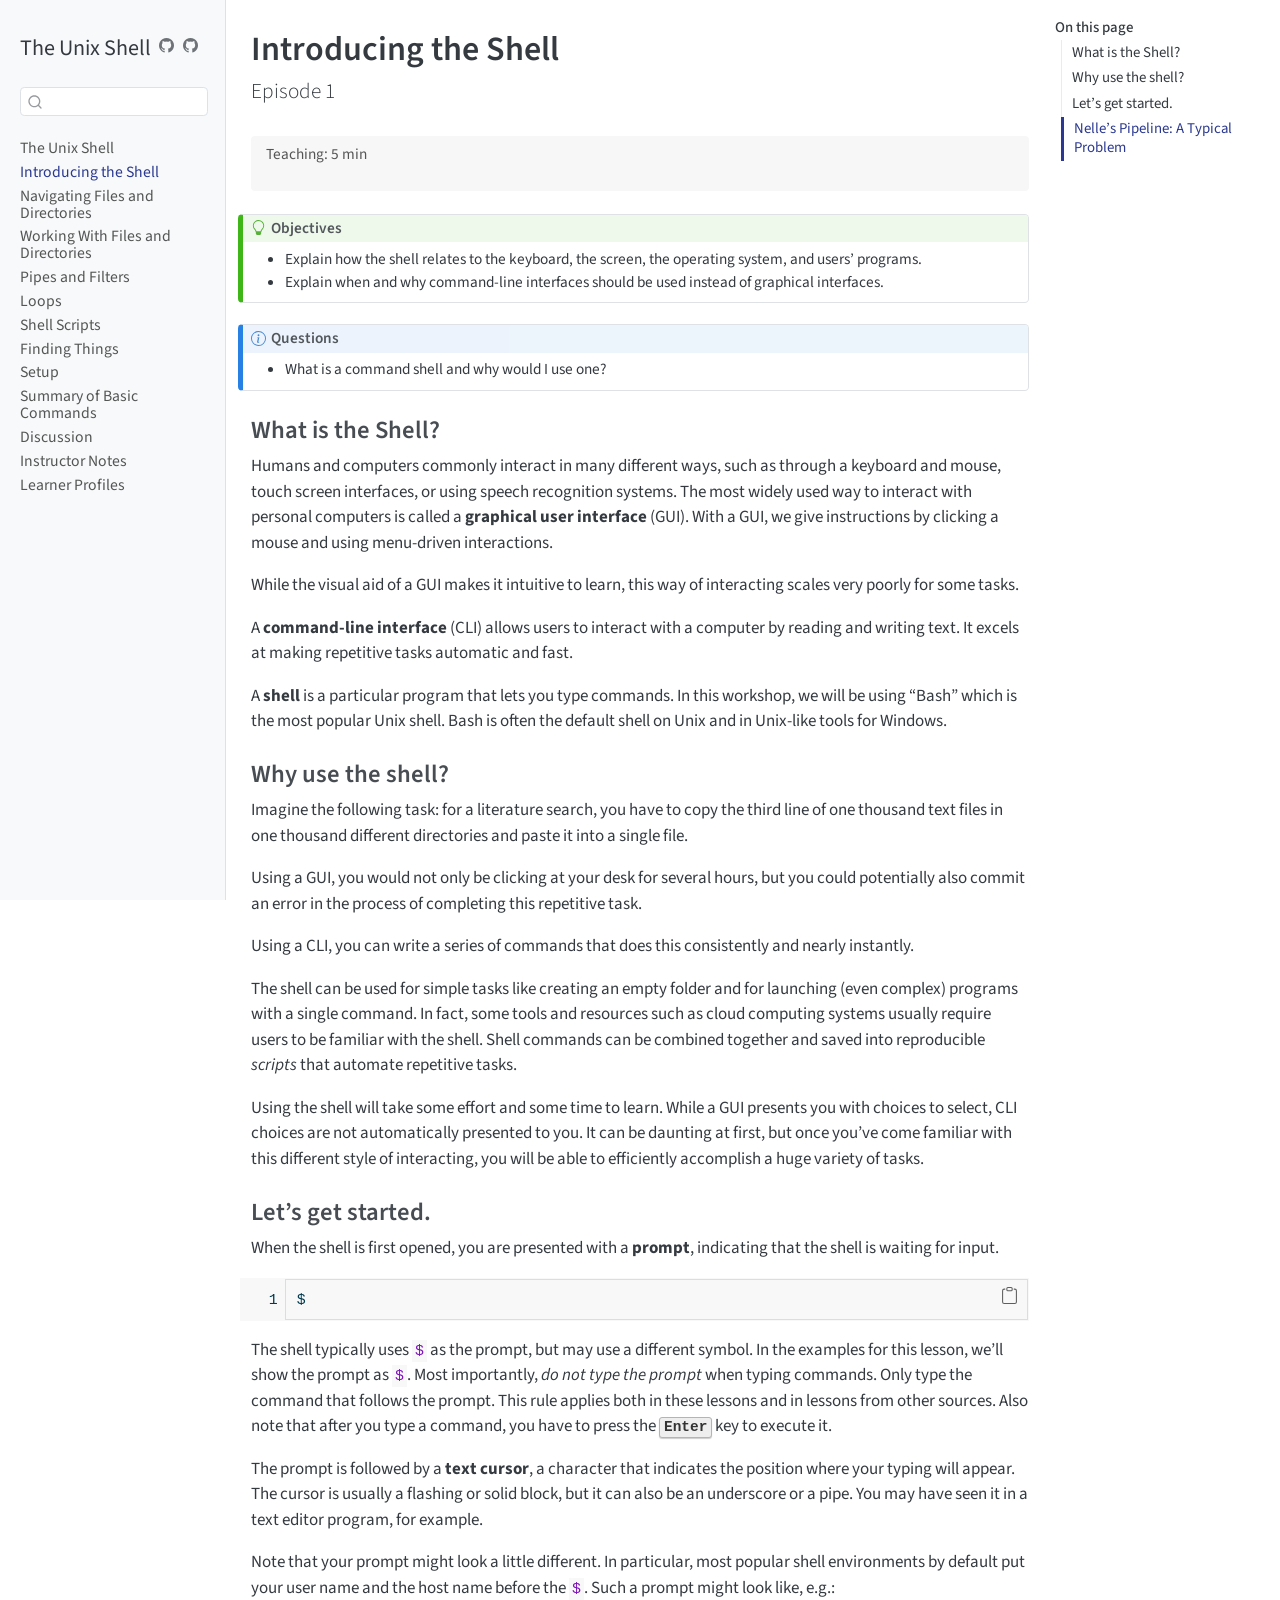
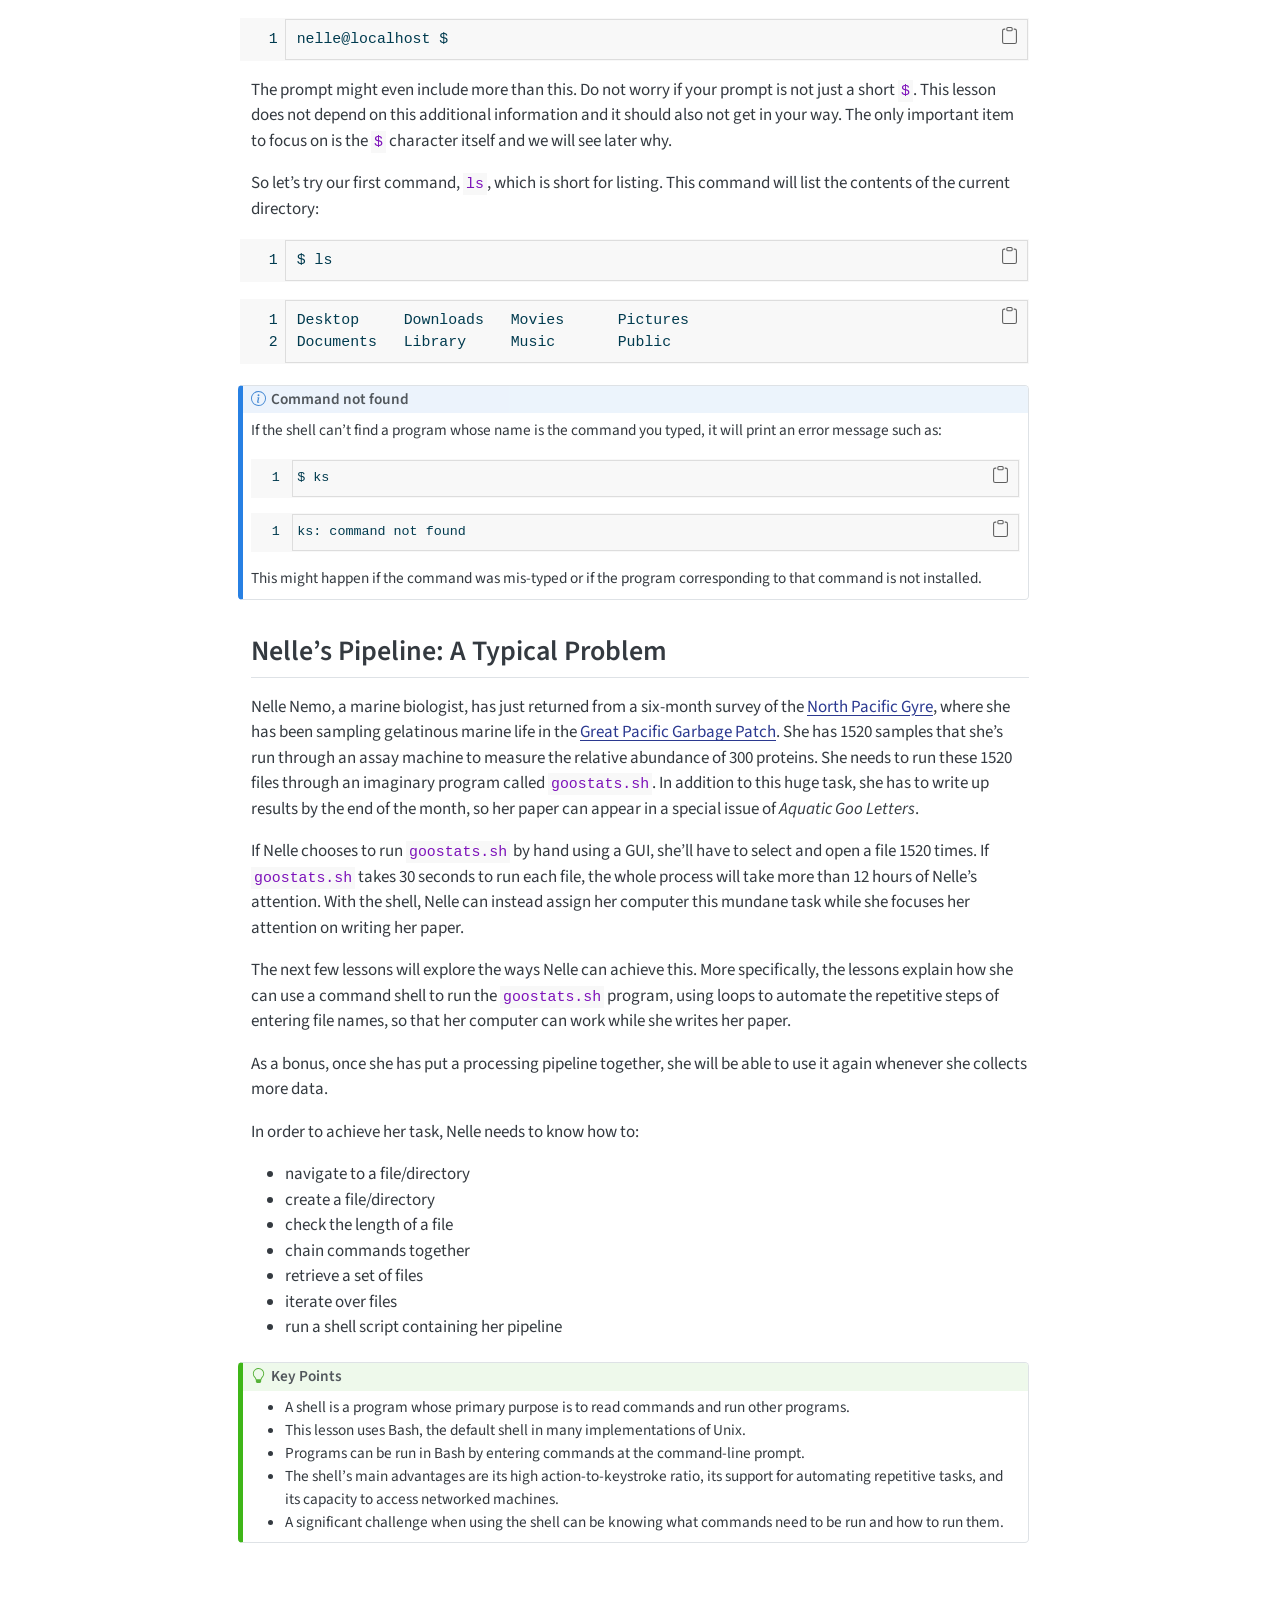
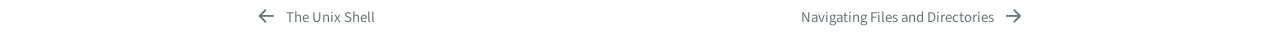
==== commit 183da1bf: "conversion to Quarto" ====
--- a/docs/01-intro.html
+++ b/docs/01-intro.html
@@ -137,6 +137,7 @@
     <div class="sidebar-title mb-0 py-0">
       <a href="./">The Unix Shell</a> 
         <div class="sidebar-tools-main">
+    <a href="https://github.com/swcarpentry/shell-novice" title="" class="quarto-navigation-tool px-1" aria-label=""><i class="bi bi-github"></i></a>
     <a href="https://github.com/swcarpentry/shell-novice" title="Source Code" class="quarto-navigation-tool px-1" aria-label="Source Code"><i class="bi bi-github"></i></a>
 </div>
     </div>
